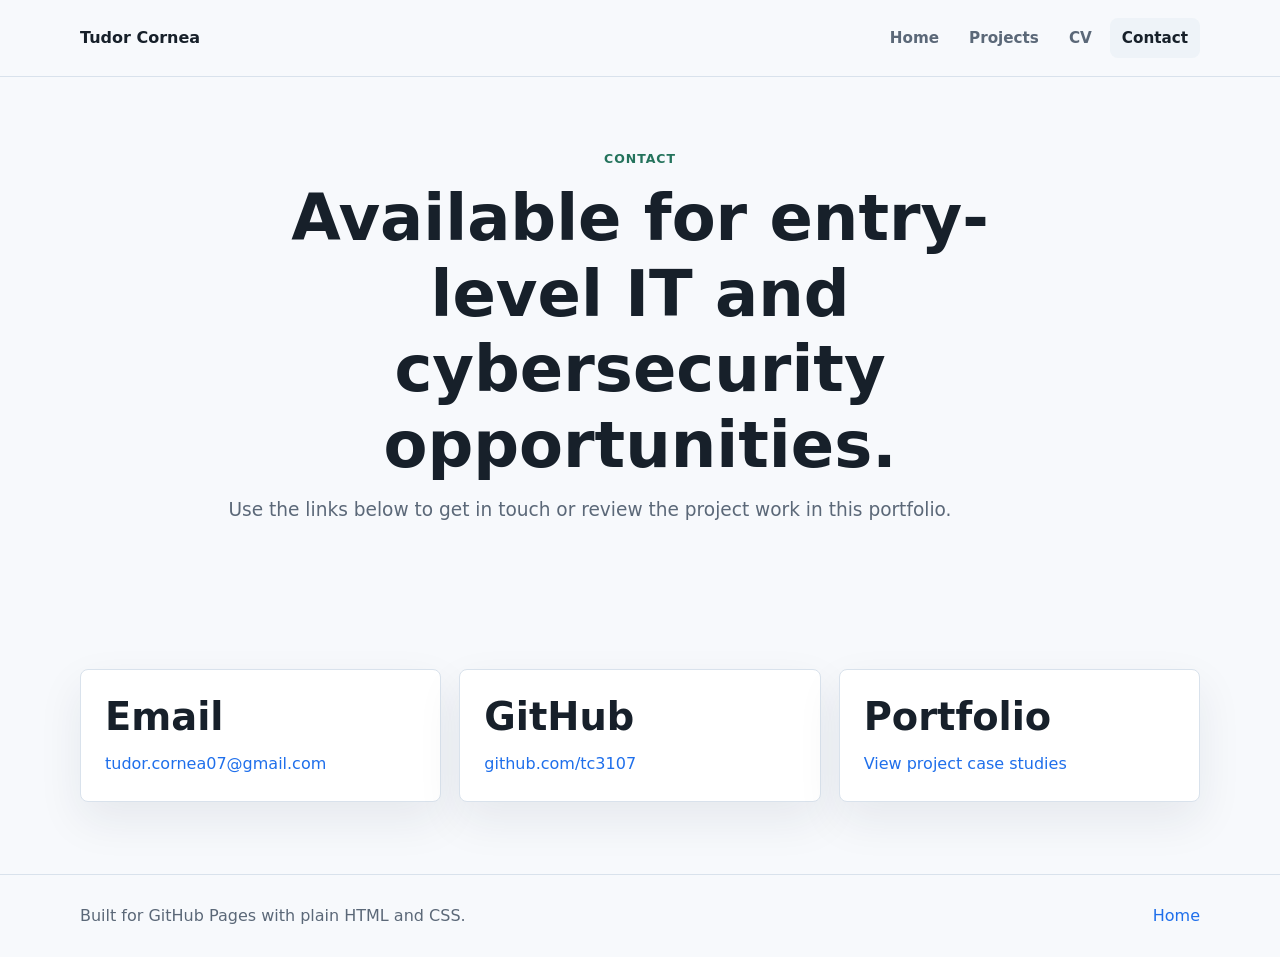
==== contact.html @ a0c53a2c "Build static portfolio site" ====
<!DOCTYPE html>
<html lang="en">
<head>
  <meta charset="UTF-8">
  <meta name="viewport" content="width=device-width, initial-scale=1.0">
  <meta name="description" content="Contact page for Tudor Cornea, entry-level IT and cybersecurity candidate.">
  <title>Contact | Tudor Cornea</title>
  <link rel="stylesheet" href="style.css">
</head>
<body>
  <header class="site-header">
    <a class="brand" href="index.html">Tudor Cornea</a>
    <nav class="site-nav" aria-label="Primary navigation">
      <a href="index.html">Home</a>
      <a href="projects.html">Projects</a>
      <a href="cv.html">CV</a>
      <a href="contact.html" aria-current="page">Contact</a>
    </nav>
  </header>

  <main>
    <section class="page-header section">
      <p class="eyebrow">Contact</p>
      <h1>Available for entry-level IT and cybersecurity opportunities.</h1>
      <p class="lead">Use the links below to get in touch or review the project work in this portfolio.</p>
    </section>

    <section class="section contact-grid">
      <article class="contact-card">
        <h2>Email</h2>
        <p><a href="mailto:tudor.cornea07@gmail.com">tudor.cornea07@gmail.com</a></p>
      </article>
      <article class="contact-card">
        <h2>GitHub</h2>
        <p><a href="https://github.com/tc3107">github.com/tc3107</a></p>
      </article>
      <article class="contact-card">
        <h2>Portfolio</h2>
        <p><a href="projects.html">View project case studies</a></p>
      </article>
    </section>
  </main>

  <footer class="site-footer">
    <p>Built for GitHub Pages with plain HTML and CSS.</p>
    <a href="index.html">Home</a>
  </footer>
</body>
</html>
---- style.css ----
:root {
  --background: #f7f9fc;
  --surface: #ffffff;
  --surface-muted: #eef3f8;
  --text: #17202a;
  --muted: #5b6878;
  --line: #d9e2ec;
  --accent: #1f6feb;
  --accent-dark: #164ea6;
  --success: #24735c;
  --shadow: 0 18px 45px rgba(30, 42, 62, 0.08);
  --radius: 8px;
  --max-width: 1120px;
}

* {
  box-sizing: border-box;
}

html {
  scroll-behavior: smooth;
}

body {
  margin: 0;
  background: var(--background);
  color: var(--text);
  font-family: Inter, ui-sans-serif, system-ui, -apple-system, BlinkMacSystemFont, "Segoe UI", sans-serif;
  font-size: 16px;
  line-height: 1.6;
}

a {
  color: var(--accent);
  text-decoration: none;
}

a:hover,
a:focus {
  color: var(--accent-dark);
  text-decoration: underline;
}

img {
  display: block;
  max-width: 100%;
}

.site-header {
  position: sticky;
  top: 0;
  z-index: 10;
  display: flex;
  align-items: center;
  justify-content: space-between;
  gap: 24px;
  width: 100%;
  padding: 18px max(24px, calc((100vw - var(--max-width)) / 2));
  background: rgba(247, 249, 252, 0.92);
  border-bottom: 1px solid var(--line);
  backdrop-filter: blur(14px);
}

.brand {
  color: var(--text);
  font-weight: 750;
  white-space: nowrap;
}

.site-nav {
  display: flex;
  flex-wrap: wrap;
  justify-content: flex-end;
  gap: 6px;
}

.site-nav a {
  color: var(--muted);
  padding: 8px 12px;
  border-radius: var(--radius);
  font-size: 0.95rem;
  font-weight: 650;
}

.site-nav a:hover,
.site-nav a:focus,
.site-nav a[aria-current="page"] {
  background: var(--surface-muted);
  color: var(--text);
  text-decoration: none;
}

.section,
.resume-layout {
  width: min(var(--max-width), calc(100% - 40px));
  margin: 0 auto;
}

.section {
  padding: 72px 0;
}

.hero {
  display: grid;
  grid-template-columns: minmax(0, 1.05fr) minmax(320px, 0.95fr);
  align-items: center;
  gap: 52px;
  min-height: calc(100vh - 74px);
  padding-top: 56px;
  padding-bottom: 56px;
}

.hero-content {
  max-width: 720px;
}

.hero-visual {
  width: 100%;
  border: 1px solid var(--line);
  border-radius: var(--radius);
  box-shadow: var(--shadow);
  background: var(--surface);
}

.page-header {
  max-width: 860px;
  margin-left: auto;
  margin-right: auto;
  text-align: center;
}

.eyebrow,
.card-meta {
  margin: 0 0 12px;
  color: var(--success);
  font-size: 0.78rem;
  font-weight: 800;
  letter-spacing: 0.08em;
  text-transform: uppercase;
}

h1,
h2,
h3 {
  margin: 0;
  color: var(--text);
  line-height: 1.18;
}

h1 {
  max-width: 900px;
  font-size: clamp(2.2rem, 5vw, 4.7rem);
}

h2 {
  font-size: clamp(1.65rem, 3vw, 2.6rem);
}

h3 {
  font-size: 1.14rem;
}

p {
  margin: 12px 0 0;
}

.lead {
  max-width: 760px;
  color: var(--muted);
  font-size: 1.16rem;
}

.actions {
  display: flex;
  flex-wrap: wrap;
  gap: 12px;
  margin-top: 28px;
}

.button {
  display: inline-flex;
  align-items: center;
  justify-content: center;
  min-height: 44px;
  padding: 10px 16px;
  border: 1px solid var(--line);
  border-radius: var(--radius);
  background: var(--surface);
  color: var(--text);
  font-weight: 750;
  text-decoration: none;
}

.button:hover,
.button:focus {
  border-color: var(--accent);
  color: var(--accent-dark);
  text-decoration: none;
}

.button.primary {
  border-color: var(--accent);
  background: var(--accent);
  color: #ffffff;
}

.button.primary:hover,
.button.primary:focus {
  background: var(--accent-dark);
  color: #ffffff;
}

.split {
  display: grid;
  grid-template-columns: minmax(240px, 0.8fr) minmax(0, 1.2fr);
  gap: 52px;
  border-top: 1px solid var(--line);
}

.skill-grid,
.card-grid,
.contact-grid {
  display: grid;
  grid-template-columns: repeat(3, minmax(0, 1fr));
  gap: 18px;
}

.skill-grid {
  grid-template-columns: repeat(2, minmax(0, 1fr));
}

.skill-item,
.project-card,
.contact-card,
.case-panel,
.resume-section {
  border: 1px solid var(--line);
  border-radius: var(--radius);
  background: var(--surface);
  box-shadow: var(--shadow);
}

.skill-item,
.project-card,
.contact-card,
.case-panel {
  padding: 24px;
}

.project-card {
  display: flex;
  min-height: 280px;
  flex-direction: column;
}

.project-card p,
.skill-item p,
.contact-card p,
.timeline-item p {
  color: var(--muted);
}

.project-card a {
  margin-top: auto;
  padding-top: 22px;
  font-weight: 750;
}

.section-heading {
  margin-bottom: 28px;
}

.resume-layout {
  padding-bottom: 72px;
}

.resume-section {
  margin-top: 18px;
  padding: 28px;
}

.tag-list {
  display: flex;
  flex-wrap: wrap;
  gap: 10px;
  margin-top: 18px;
}

.tag-list span {
  border: 1px solid var(--line);
  border-radius: 999px;
  background: var(--surface-muted);
  padding: 6px 11px;
  color: var(--text);
  font-size: 0.92rem;
  font-weight: 650;
}

.timeline-item {
  margin-top: 22px;
  padding-top: 22px;
  border-top: 1px solid var(--line);
}

.timeline-item:first-of-type {
  margin-top: 16px;
}

.case-study {
  width: min(880px, calc(100% - 40px));
  margin: 0 auto;
  padding: 64px 0 76px;
}

.case-study header {
  padding-bottom: 32px;
  border-bottom: 1px solid var(--line);
}

.case-study section {
  margin-top: 34px;
}

.case-study h2 {
  font-size: 1.55rem;
}

.case-study ul {
  margin: 14px 0 0;
  padding-left: 22px;
}

.case-study li + li {
  margin-top: 8px;
}

.case-panel {
  margin-top: 28px;
  background: #fbfcfe;
}

.site-footer {
  display: flex;
  align-items: center;
  justify-content: space-between;
  gap: 18px;
  padding: 28px max(24px, calc((100vw - var(--max-width)) / 2));
  border-top: 1px solid var(--line);
  color: var(--muted);
}

.site-footer p {
  margin: 0;
}

@media (max-width: 820px) {
  .site-header,
  .site-footer {
    align-items: flex-start;
    flex-direction: column;
  }

  .site-nav {
    justify-content: flex-start;
  }

  .hero,
  .split,
  .skill-grid,
  .card-grid,
  .contact-grid {
    grid-template-columns: 1fr;
  }

  .hero {
    min-height: auto;
    gap: 32px;
  }

  .section {
    padding: 52px 0;
  }

  .project-card {
    min-height: 240px;
  }
}

@media (max-width: 520px) {
  .section,
  .resume-layout,
  .case-study {
    width: min(100% - 28px, var(--max-width));
  }

  .site-header {
    padding: 14px;
  }

  .site-nav a {
    padding: 7px 9px;
  }

  .actions {
    flex-direction: column;
  }

  .button {
    width: 100%;
  }

  .skill-item,
  .project-card,
  .contact-card,
  .case-panel,
  .resume-section {
    padding: 20px;
  }
}
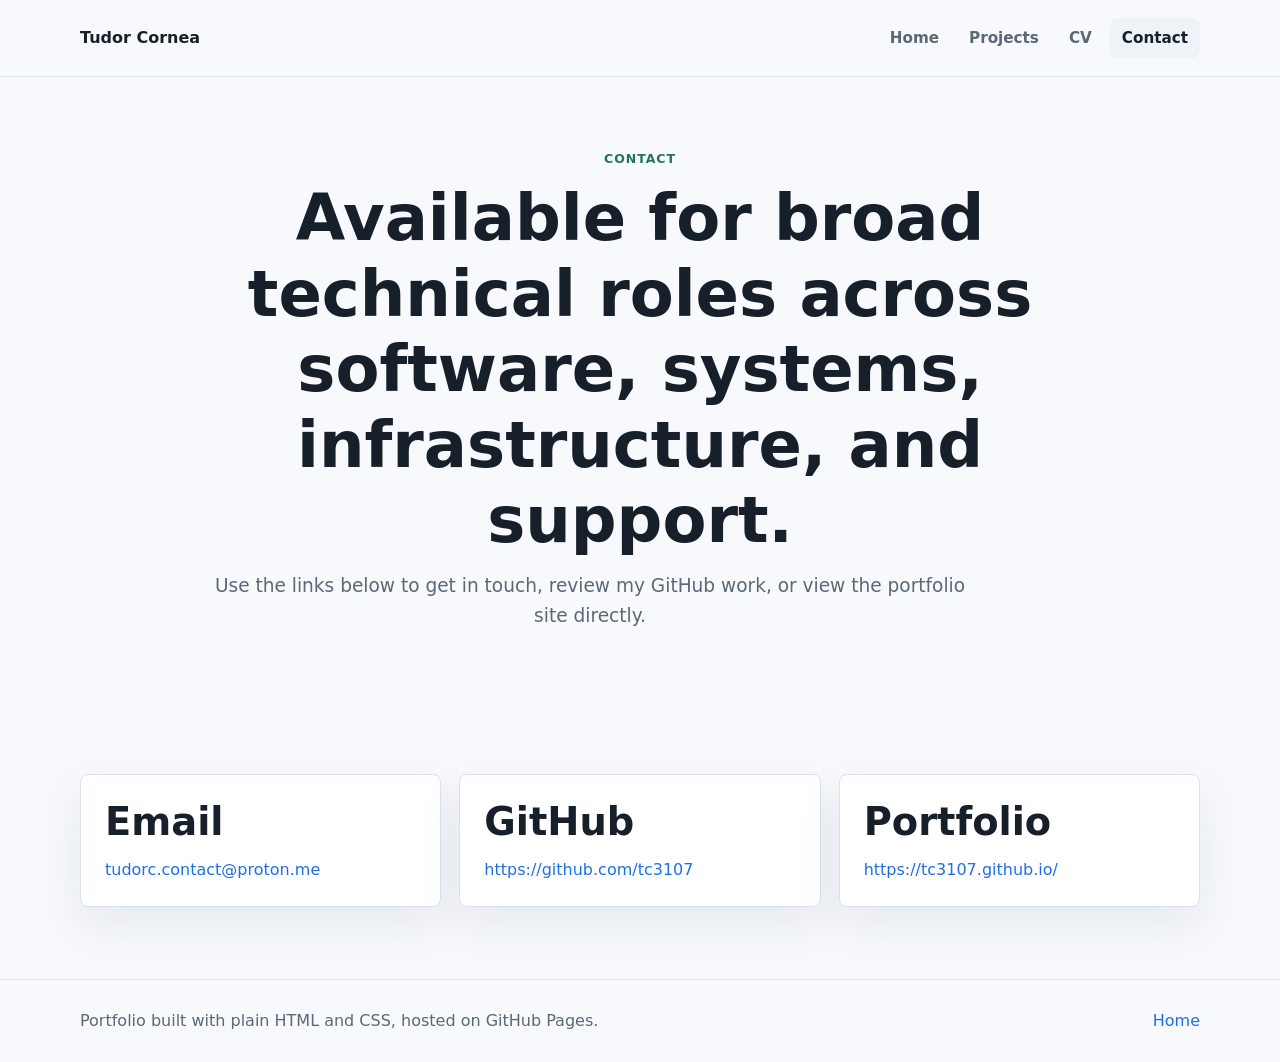
==== commit 1cc172dd: "Rewrite portfolio for technical generalist positioning" ====
--- a/contact.html
+++ b/contact.html
@@ -3,7 +3,7 @@
 <head>
   <meta charset="UTF-8">
   <meta name="viewport" content="width=device-width, initial-scale=1.0">
-  <meta name="description" content="Contact page for Tudor Cornea, entry-level IT and cybersecurity candidate.">
+  <meta name="description" content="Contact Tudor Cornea regarding technical generalist, infrastructure, software, support, and operations roles.">
   <title>Contact | Tudor Cornea</title>
   <link rel="stylesheet" href="style.css">
 </head>
@@ -21,28 +21,28 @@
   <main>
     <section class="page-header section">
       <p class="eyebrow">Contact</p>
-      <h1>Available for entry-level IT and cybersecurity opportunities.</h1>
-      <p class="lead">Use the links below to get in touch or review the project work in this portfolio.</p>
+      <h1>Available for broad technical roles across software, systems, infrastructure, and support.</h1>
+      <p class="lead">Use the links below to get in touch, review my GitHub work, or view the portfolio site directly.</p>
     </section>
 
     <section class="section contact-grid">
       <article class="contact-card">
         <h2>Email</h2>
-        <p><a href="mailto:tudor.cornea07@gmail.com">tudor.cornea07@gmail.com</a></p>
+        <p><a href="mailto:tudorc.contact@proton.me">tudorc.contact@proton.me</a></p>
       </article>
       <article class="contact-card">
         <h2>GitHub</h2>
-        <p><a href="https://github.com/tc3107">github.com/tc3107</a></p>
+        <p><a href="https://github.com/tc3107">https://github.com/tc3107</a></p>
       </article>
       <article class="contact-card">
         <h2>Portfolio</h2>
-        <p><a href="projects.html">View project case studies</a></p>
+        <p><a href="https://tc3107.github.io/">https://tc3107.github.io/</a></p>
       </article>
     </section>
   </main>
 
   <footer class="site-footer">
-    <p>Built for GitHub Pages with plain HTML and CSS.</p>
+    <p>Portfolio built with plain HTML and CSS, hosted on GitHub Pages.</p>
     <a href="index.html">Home</a>
   </footer>
 </body>
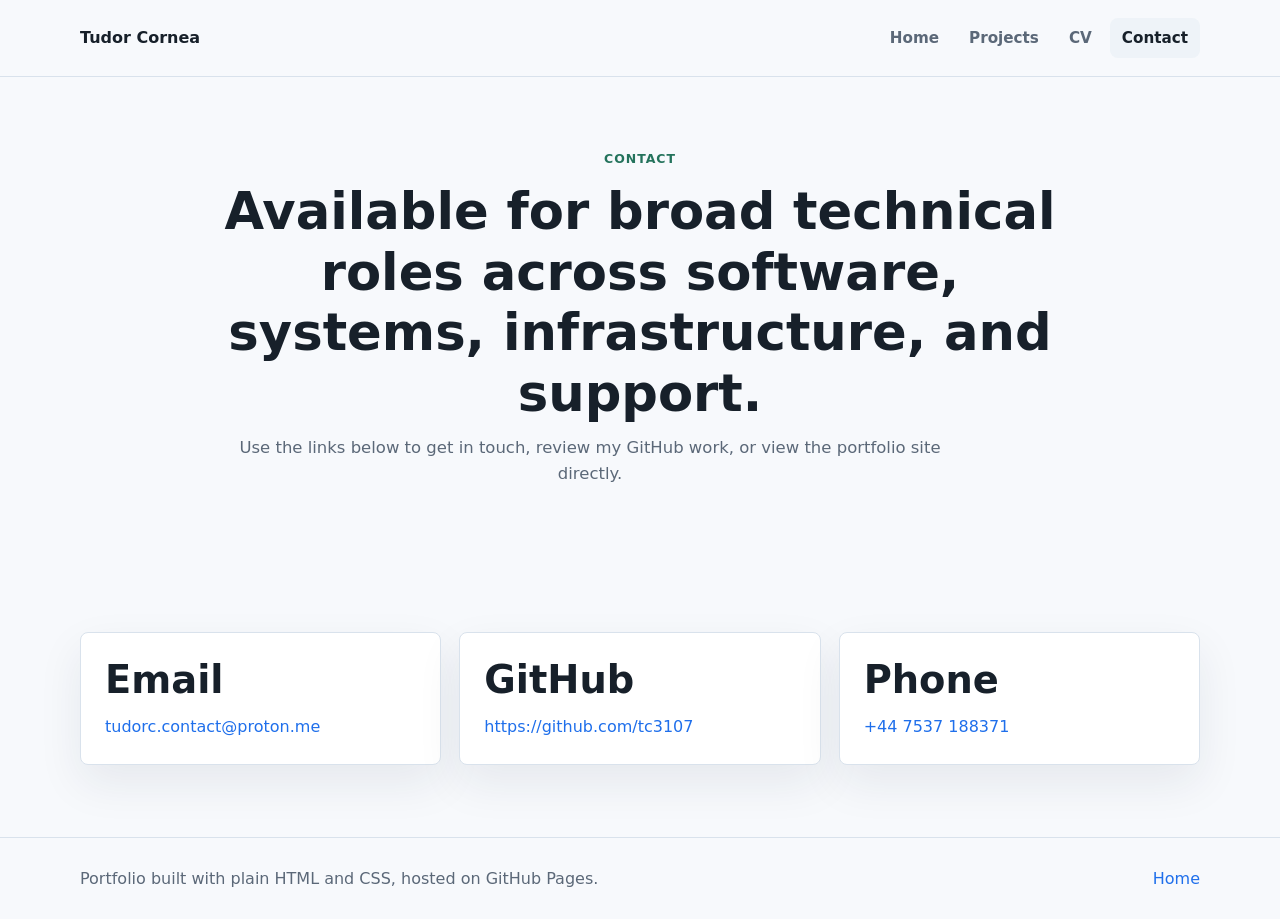
==== commit 8363adc2: "Refine portfolio content and homepage presentation" ====
--- a/contact.html
+++ b/contact.html
@@ -35,8 +35,8 @@
         <p><a href="https://github.com/tc3107">https://github.com/tc3107</a></p>
       </article>
       <article class="contact-card">
-        <h2>Portfolio</h2>
-        <p><a href="https://tc3107.github.io/">https://tc3107.github.io/</a></p>
+        <h2>Phone</h2>
+        <p><a href="tel:+447537188371">+44 7537 188371</a></p>
       </article>
     </section>
   </main>
--- a/style.css
+++ b/style.css
@@ -149,7 +149,7 @@
 
 h1 {
   max-width: 900px;
-  font-size: clamp(2.2rem, 5vw, 4.7rem);
+  font-size: clamp(1.95rem, 4vw, 3.5rem);
 }
 
 h2 {
@@ -167,7 +167,7 @@
 .lead {
   max-width: 760px;
   color: var(--muted);
-  font-size: 1.16rem;
+  font-size: 1.03rem;
 }
 
 .actions {
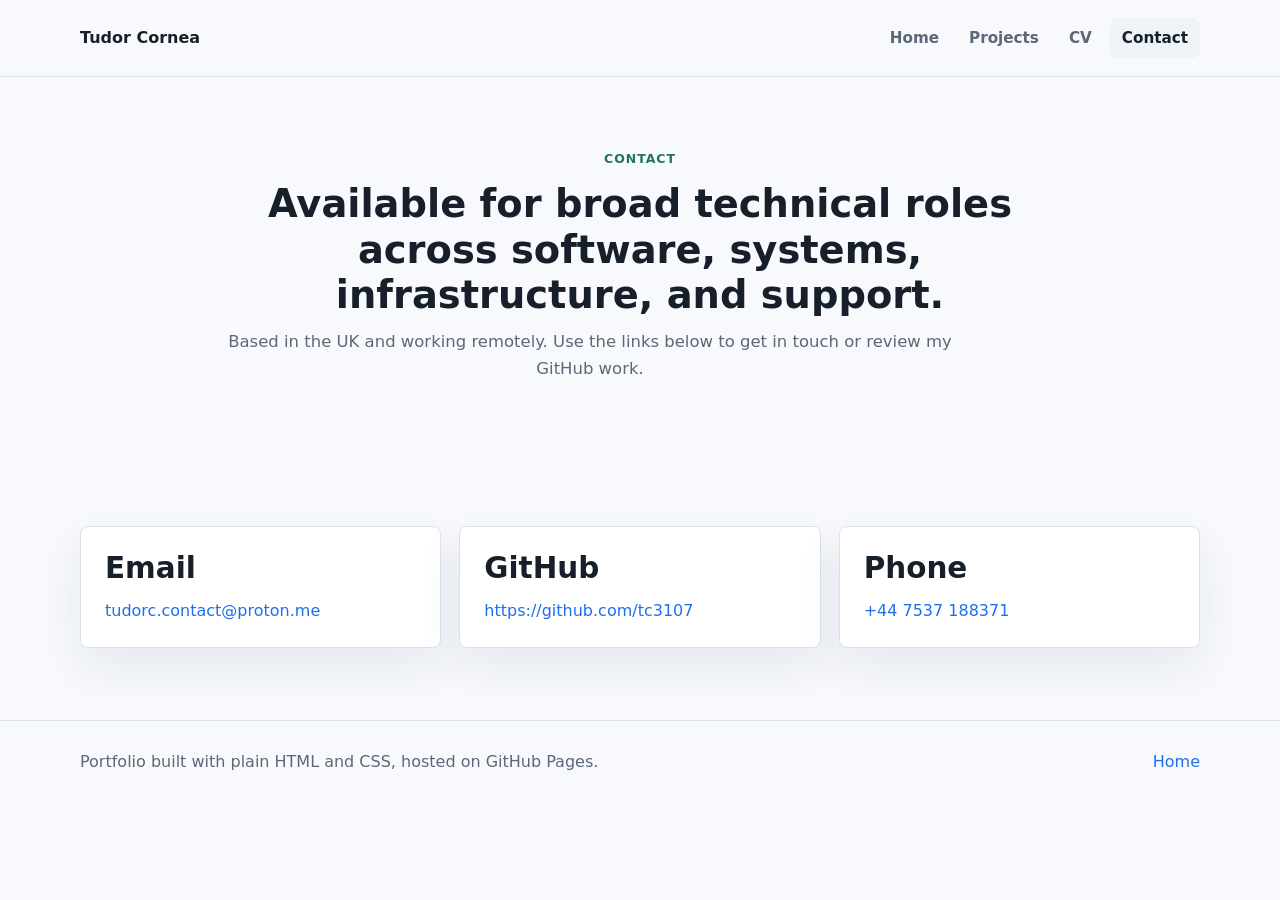
==== commit 62bddc84: "Refine profile details and add education section" ====
--- a/contact.html
+++ b/contact.html
@@ -22,7 +22,7 @@
     <section class="page-header section">
       <p class="eyebrow">Contact</p>
       <h1>Available for broad technical roles across software, systems, infrastructure, and support.</h1>
-      <p class="lead">Use the links below to get in touch, review my GitHub work, or view the portfolio site directly.</p>
+      <p class="lead">Based in the UK and working remotely. Use the links below to get in touch or review my GitHub work.</p>
     </section>
 
     <section class="section contact-grid">
--- a/style.css
+++ b/style.css
@@ -149,15 +149,15 @@
 
 h1 {
   max-width: 900px;
-  font-size: clamp(1.95rem, 4vw, 3.5rem);
+  font-size: clamp(1.55rem, 3vw, 2.45rem);
 }
 
 h2 {
-  font-size: clamp(1.65rem, 3vw, 2.6rem);
+  font-size: clamp(1.3rem, 2.3vw, 1.9rem);
 }
 
 h3 {
-  font-size: 1.14rem;
+  font-size: 1.02rem;
 }
 
 p {
